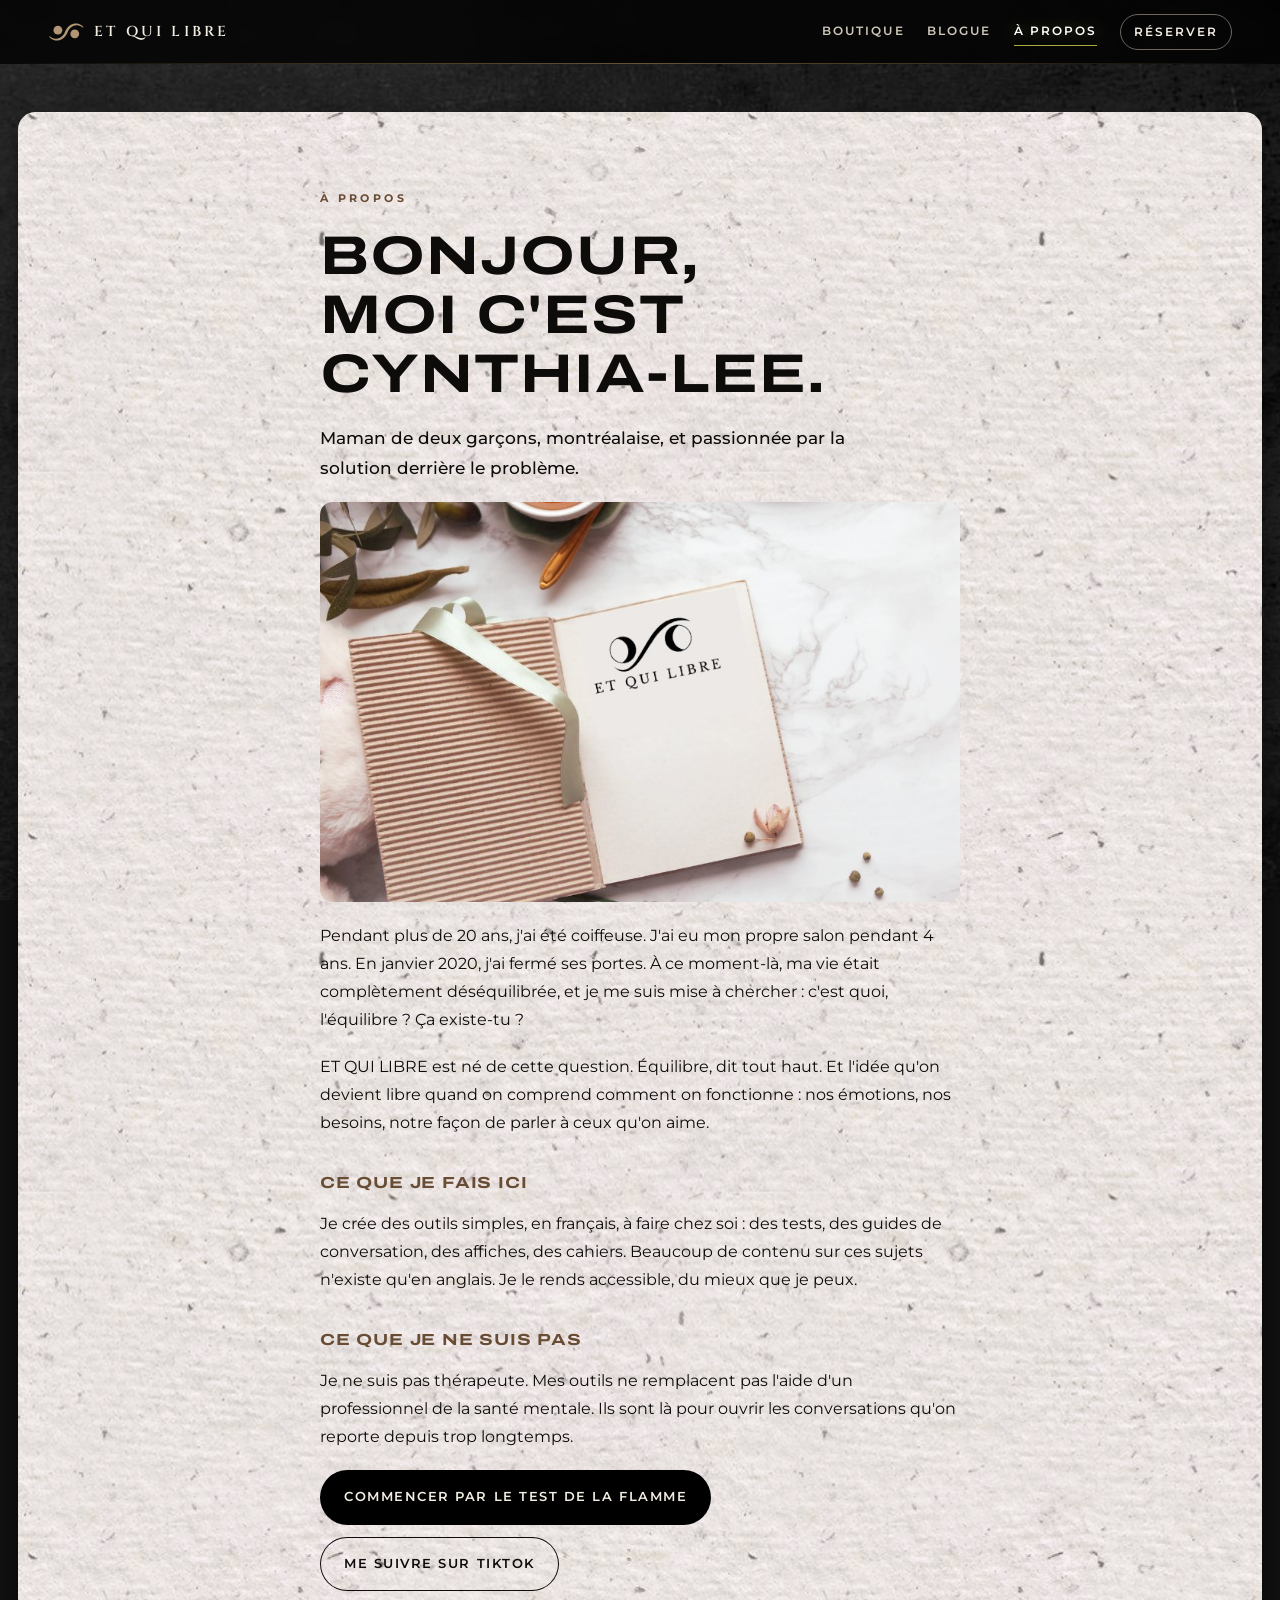
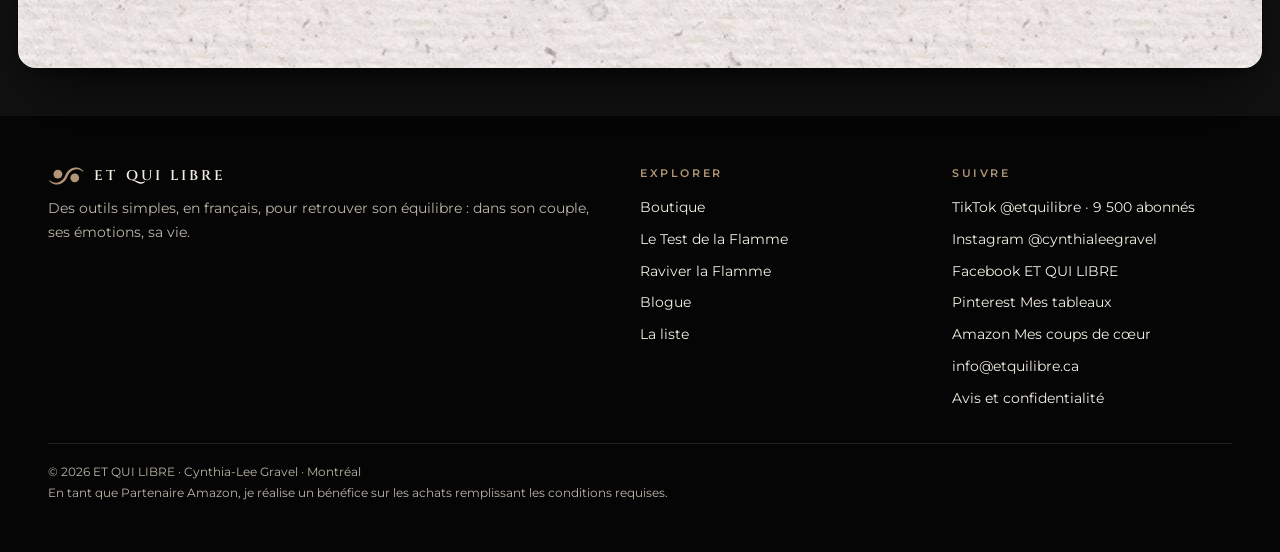
==== a-propos/index.html @ c521b063 "Add files via upload" ====
<!doctype html><html lang="fr"><head><meta charset="utf-8"><meta name="viewport" content="width=device-width, initial-scale=1, viewport-fit=cover"><title>À propos de Cynthia-Lee</title>
<meta name="claude:viewport-fit-sides" content="cover">
<meta name="description" content="Cynthia-Lee Gravel, fondatrice d&#x27;ET QUI LIBRE, Montréal.">
<meta property="og:title" content="À propos de Cynthia-Lee"><meta property="og:description" content="Cynthia-Lee Gravel, fondatrice d&#x27;ET QUI LIBRE, Montréal.">
<link rel="preconnect" href="https://fonts.googleapis.com"><link rel="preconnect" href="https://fonts.gstatic.com" crossorigin><link rel="stylesheet" href="https://fonts.googleapis.com/css2?family=Archivo:wdth,wght@125,400;125,700;125,900&family=Cinzel:wght@600&family=Montserrat:ital,wght@0,400;0,500;0,700;1,500&display=swap"><link rel="stylesheet" href="../style.css">
</head><body><header class="top"><div class="wrap"><a class="brand" href="../index.html"><svg viewBox="0 0 100 60" aria-hidden="true"><path d="M3.3 42.6 L3.8 43.4 L4.4 44.1 L5.0 44.9 L5.7 45.6 L6.4 46.2 L7.0 46.9 L7.8 47.5 L8.5 48.1 L9.3 48.6 L10.0 49.2 L10.8 49.7 L11.6 50.1 L12.5 50.6 L13.3 51.0 L14.2 51.4 L15.1 51.7 L15.9 52.0 L16.8 52.3 L17.8 52.5 L18.7 52.8 L19.6 52.9 L20.6 53.1 L21.5 53.2 L22.5 53.3 L23.4 53.3 L24.4 53.3 L25.4 53.3 L26.3 53.2 L27.3 53.1 L28.3 53.0 L29.3 52.8 L30.3 52.6 L31.2 52.4 L32.2 52.1 L33.2 51.7 L34.1 51.4 L35.1 51.0 L36.0 50.6 L37.0 50.1 L37.9 49.6 L38.8 49.0 L39.8 48.4 L40.7 47.8 L41.5 47.1 L42.4 46.4 L43.3 45.7 L44.1 44.9 L44.9 44.1 L45.7 43.2 L46.5 42.3 L47.3 41.4 L48.0 40.4 L48.8 39.4 L49.5 38.4 L50.1 37.3 L50.8 36.2 L51.4 35.0 L52.0 33.8 L52.6 32.6 L53.1 31.4 L53.6 30.2 L54.1 29.2 L54.6 28.1 L55.1 27.1 L55.7 26.2 L56.2 25.3 L56.8 24.4 L57.4 23.5 L58.0 22.7 L58.6 21.9 L59.2 21.2 L59.9 20.5 L60.5 19.8 L61.2 19.1 L61.8 18.5 L62.5 17.9 L63.2 17.3 L63.9 16.8 L64.6 16.3 L65.3 15.8 L66.0 15.3 L66.8 14.9 L67.5 14.5 L68.2 14.1 L69.0 13.8 L69.7 13.5 L70.5 13.2 L71.3 12.9 L72.0 12.7 L72.8 12.5 L73.6 12.3 L74.3 12.2 L75.1 12.0 L75.9 11.9 L76.7 11.8 L77.5 11.8 L78.3 11.8 L79.0 11.8 L79.8 11.8 L80.6 11.9 L81.4 11.9 L82.2 12.1 L82.9 12.2 L83.7 12.4 L84.5 12.5 L85.3 12.8 L86.0 13.0 L86.8 13.3 L87.5 13.6 L88.3 13.9 L89.0 14.2 L89.7 14.6 L90.5 15.0 L91.2 15.5 L91.9 15.9 L92.6 16.4 L93.3 16.9 L94.0 17.5 L94.6 18.0 L95.3 18.6 L96.7 17.4 L96.2 16.6 L95.6 15.9 L95.0 15.1 L94.3 14.4 L93.6 13.8 L93.0 13.1 L92.2 12.5 L91.5 11.9 L90.7 11.4 L90.0 10.8 L89.2 10.3 L88.4 9.9 L87.5 9.4 L86.7 9.0 L85.8 8.6 L84.9 8.3 L84.1 8.0 L83.2 7.7 L82.2 7.5 L81.3 7.2 L80.4 7.1 L79.4 6.9 L78.5 6.8 L77.5 6.7 L76.6 6.7 L75.6 6.7 L74.6 6.7 L73.7 6.8 L72.7 6.9 L71.7 7.0 L70.7 7.2 L69.7 7.4 L68.8 7.6 L67.8 7.9 L66.8 8.3 L65.9 8.6 L64.9 9.0 L64.0 9.4 L63.0 9.9 L62.1 10.4 L61.2 11.0 L60.2 11.6 L59.3 12.2 L58.5 12.9 L57.6 13.6 L56.7 14.3 L55.9 15.1 L55.1 15.9 L54.3 16.8 L53.5 17.7 L52.7 18.6 L52.0 19.6 L51.2 20.6 L50.5 21.6 L49.9 22.7 L49.2 23.8 L48.6 25.0 L48.0 26.2 L47.4 27.4 L46.9 28.6 L46.4 29.8 L45.9 30.8 L45.4 31.9 L44.9 32.9 L44.3 33.8 L43.8 34.7 L43.2 35.6 L42.6 36.5 L42.0 37.3 L41.4 38.1 L40.8 38.8 L40.1 39.5 L39.5 40.2 L38.8 40.9 L38.2 41.5 L37.5 42.1 L36.8 42.7 L36.1 43.2 L35.4 43.7 L34.7 44.2 L34.0 44.7 L33.2 45.1 L32.5 45.5 L31.8 45.9 L31.0 46.2 L30.3 46.5 L29.5 46.8 L28.7 47.1 L28.0 47.3 L27.2 47.5 L26.4 47.7 L25.7 47.8 L24.9 48.0 L24.1 48.1 L23.3 48.2 L22.5 48.2 L21.7 48.2 L21.0 48.2 L20.2 48.2 L19.4 48.1 L18.6 48.1 L17.8 47.9 L17.1 47.8 L16.3 47.6 L15.5 47.5 L14.7 47.2 L14.0 47.0 L13.2 46.7 L12.5 46.4 L11.7 46.1 L11.0 45.8 L10.3 45.4 L9.5 45.0 L8.8 44.5 L8.1 44.1 L7.4 43.6 L6.7 43.1 L6.0 42.5 L5.4 42.0 L4.7 41.4Z" fill="currentColor"/><circle cx="27" cy="25" r="12" fill="currentColor"/><circle cx="73" cy="35" r="12" fill="currentColor"/></svg><span>ET QUI LIBRE</span></a><nav class="nav" aria-label="Menu"><a href="../boutique/index.html">Boutique</a><a href="../blogue/index.html">Blogue</a><a href="../a-propos/index.html" aria-current="page">À propos</a><a href="../index.html#reserver" class="cta">Réserver</a></nav></div></header><main>
<section><div class="wrap narrow article">
 <span class="eyebrow">À propos</span>
 <h1 class="script">Bonjour, moi c'est Cynthia-Lee.</h1>
 <p class="lede">Maman de deux garçons, montréalaise, et passionnée par la solution derrière le problème.</p>
 <img class="photo" src="../assets/carnet.jpg" alt="Un carnet ET QUI LIBRE ouvert" style="aspect-ratio:16/10">
 <p>Pendant plus de 20 ans, j'ai été coiffeuse. J'ai eu mon propre salon pendant 4 ans. En janvier 2020, j'ai fermé ses portes. À ce moment-là, ma vie était complètement déséquilibrée, et je me suis mise à chercher : c'est quoi, l'équilibre ? Ça existe-tu ?</p>
 <p>ET QUI LIBRE est né de cette question. Équilibre, dit tout haut. Et l'idée qu'on devient libre quand on comprend comment on fonctionne : nos émotions, nos besoins, notre façon de parler à ceux qu'on aime.</p>
 <h2>Ce que je fais ici</h2>
 <p>Je crée des outils simples, en français, à faire chez soi : des tests, des guides de conversation, des affiches, des cahiers. Beaucoup de contenu sur ces sujets n'existe qu'en anglais. Je le rends accessible, du mieux que je peux.</p>
 <h2>Ce que je ne suis pas</h2>
 <p>Je ne suis pas thérapeute. Mes outils ne remplacent pas l'aide d'un professionnel de la santé mentale. Ils sont là pour ouvrir les conversations qu'on reporte depuis trop longtemps.</p>
 <div class="btns"><a class="btn" href="../test/index.html">Commencer par le Test de la Flamme</a><a class="btn ligne" href="https://www.tiktok.com/@etquilibre">Me suivre sur TikTok</a></div>
</div></section></main><footer><div class="wrap">
<div class="col"><div class="logo-pied"><svg viewBox="0 0 100 60" aria-hidden="true"><path d="M3.3 42.6 L3.8 43.4 L4.4 44.1 L5.0 44.9 L5.7 45.6 L6.4 46.2 L7.0 46.9 L7.8 47.5 L8.5 48.1 L9.3 48.6 L10.0 49.2 L10.8 49.7 L11.6 50.1 L12.5 50.6 L13.3 51.0 L14.2 51.4 L15.1 51.7 L15.9 52.0 L16.8 52.3 L17.8 52.5 L18.7 52.8 L19.6 52.9 L20.6 53.1 L21.5 53.2 L22.5 53.3 L23.4 53.3 L24.4 53.3 L25.4 53.3 L26.3 53.2 L27.3 53.1 L28.3 53.0 L29.3 52.8 L30.3 52.6 L31.2 52.4 L32.2 52.1 L33.2 51.7 L34.1 51.4 L35.1 51.0 L36.0 50.6 L37.0 50.1 L37.9 49.6 L38.8 49.0 L39.8 48.4 L40.7 47.8 L41.5 47.1 L42.4 46.4 L43.3 45.7 L44.1 44.9 L44.9 44.1 L45.7 43.2 L46.5 42.3 L47.3 41.4 L48.0 40.4 L48.8 39.4 L49.5 38.4 L50.1 37.3 L50.8 36.2 L51.4 35.0 L52.0 33.8 L52.6 32.6 L53.1 31.4 L53.6 30.2 L54.1 29.2 L54.6 28.1 L55.1 27.1 L55.7 26.2 L56.2 25.3 L56.8 24.4 L57.4 23.5 L58.0 22.7 L58.6 21.9 L59.2 21.2 L59.9 20.5 L60.5 19.8 L61.2 19.1 L61.8 18.5 L62.5 17.9 L63.2 17.3 L63.9 16.8 L64.6 16.3 L65.3 15.8 L66.0 15.3 L66.8 14.9 L67.5 14.5 L68.2 14.1 L69.0 13.8 L69.7 13.5 L70.5 13.2 L71.3 12.9 L72.0 12.7 L72.8 12.5 L73.6 12.3 L74.3 12.2 L75.1 12.0 L75.9 11.9 L76.7 11.8 L77.5 11.8 L78.3 11.8 L79.0 11.8 L79.8 11.8 L80.6 11.9 L81.4 11.9 L82.2 12.1 L82.9 12.2 L83.7 12.4 L84.5 12.5 L85.3 12.8 L86.0 13.0 L86.8 13.3 L87.5 13.6 L88.3 13.9 L89.0 14.2 L89.7 14.6 L90.5 15.0 L91.2 15.5 L91.9 15.9 L92.6 16.4 L93.3 16.9 L94.0 17.5 L94.6 18.0 L95.3 18.6 L96.7 17.4 L96.2 16.6 L95.6 15.9 L95.0 15.1 L94.3 14.4 L93.6 13.8 L93.0 13.1 L92.2 12.5 L91.5 11.9 L90.7 11.4 L90.0 10.8 L89.2 10.3 L88.4 9.9 L87.5 9.4 L86.7 9.0 L85.8 8.6 L84.9 8.3 L84.1 8.0 L83.2 7.7 L82.2 7.5 L81.3 7.2 L80.4 7.1 L79.4 6.9 L78.5 6.8 L77.5 6.7 L76.6 6.7 L75.6 6.7 L74.6 6.7 L73.7 6.8 L72.7 6.9 L71.7 7.0 L70.7 7.2 L69.7 7.4 L68.8 7.6 L67.8 7.9 L66.8 8.3 L65.9 8.6 L64.9 9.0 L64.0 9.4 L63.0 9.9 L62.1 10.4 L61.2 11.0 L60.2 11.6 L59.3 12.2 L58.5 12.9 L57.6 13.6 L56.7 14.3 L55.9 15.1 L55.1 15.9 L54.3 16.8 L53.5 17.7 L52.7 18.6 L52.0 19.6 L51.2 20.6 L50.5 21.6 L49.9 22.7 L49.2 23.8 L48.6 25.0 L48.0 26.2 L47.4 27.4 L46.9 28.6 L46.4 29.8 L45.9 30.8 L45.4 31.9 L44.9 32.9 L44.3 33.8 L43.8 34.7 L43.2 35.6 L42.6 36.5 L42.0 37.3 L41.4 38.1 L40.8 38.8 L40.1 39.5 L39.5 40.2 L38.8 40.9 L38.2 41.5 L37.5 42.1 L36.8 42.7 L36.1 43.2 L35.4 43.7 L34.7 44.2 L34.0 44.7 L33.2 45.1 L32.5 45.5 L31.8 45.9 L31.0 46.2 L30.3 46.5 L29.5 46.8 L28.7 47.1 L28.0 47.3 L27.2 47.5 L26.4 47.7 L25.7 47.8 L24.9 48.0 L24.1 48.1 L23.3 48.2 L22.5 48.2 L21.7 48.2 L21.0 48.2 L20.2 48.2 L19.4 48.1 L18.6 48.1 L17.8 47.9 L17.1 47.8 L16.3 47.6 L15.5 47.5 L14.7 47.2 L14.0 47.0 L13.2 46.7 L12.5 46.4 L11.7 46.1 L11.0 45.8 L10.3 45.4 L9.5 45.0 L8.8 44.5 L8.1 44.1 L7.4 43.6 L6.7 43.1 L6.0 42.5 L5.4 42.0 L4.7 41.4Z" fill="currentColor"/><circle cx="27" cy="25" r="12" fill="currentColor"/><circle cx="73" cy="35" r="12" fill="currentColor"/></svg><span>ET QUI LIBRE</span></div><p>Des outils simples, en français, pour retrouver son équilibre : dans son couple, ses émotions, sa vie.</p></div>
<div class="col"><span class="titre">Explorer</span><a href="../boutique/index.html">Boutique</a><a href="../test/index.html">Le Test de la Flamme</a><a href="../kit/index.html">Raviver la Flamme</a><a href="../blogue/index.html">Blogue</a><a href="../liste/index.html">La liste</a></div>
<div class="col"><span class="titre">Suivre</span><a href="https://www.tiktok.com/@etquilibre">TikTok @etquilibre · 9 500 abonnés</a><a href="https://www.instagram.com/cynthialeegravel/">Instagram @cynthialeegravel</a><a href="https://www.facebook.com/profile.php?id=100063501461321">Facebook ET QUI LIBRE</a><a href="https://pin.it/4rcnFLC">Pinterest Mes tableaux</a><a href="https://www.amazon.com/shop/cynthia-leegravel">Amazon Mes coups de cœur</a><a href="../contact/index.html">info@etquilibre.ca</a><a href="../contact/index.html#avis">Avis et confidentialité</a></div>
<p class="bas">© 2026 ET QUI LIBRE · Cynthia-Lee Gravel · Montréal<br>En tant que Partenaire Amazon, je réalise un bénéfice sur les achats remplissant les conditions requises.</p></div></footer><script>
(function(){var d=document.documentElement;d.classList.add('js');
 var rm=false;
 
 if('IntersectionObserver' in window&&!rm){var io=new IntersectionObserver(function(es){es.forEach(function(e){if(e.isIntersecting){e.target.classList.add('vu');io.unobserve(e.target);}});},{rootMargin:'0px 0px -12% 0px'});
  document.querySelectorAll('.tuile,main>section:not(.rangee):not(.hero-video)').forEach(function(el){io.observe(el);});}
 else document.querySelectorAll('.tuile,main>section').forEach(function(el){el.classList.add('vu');});
 document.addEventListener('pointermove',function(e){var c=e.target.closest&&e.target.closest('.tuile');if(!c)return;var r=c.getBoundingClientRect();c.style.setProperty('--x',(e.clientX-r.left)+'px');c.style.setProperty('--y',(e.clientY-r.top)+'px');},{passive:true});
 document.addEventListener('pointerdown',function(e){var b=e.target.closest&&e.target.closest('.btn,.nav a.cta');if(!b||rm)return;var r=b.getBoundingClientRect(),o=document.createElement('span');o.className='onde';o.style.left=(e.clientX-r.left)+'px';o.style.top=(e.clientY-r.top)+'px';b.appendChild(o);setTimeout(function(){o.remove();},750);});
 document.querySelectorAll('[data-tiktok]').forEach(function(f){f.addEventListener('click',function(){f.outerHTML='<iframe class="tt-frame" src="https://www.tiktok.com/embed/v2/'+f.dataset.tiktok+'" allow="encrypted-media; fullscreen" title="Vidéo TikTok ET QUI LIBRE"></iframe>';});});
})();
</script></body></html>
---- style.css ----
/* ET QUI LIBRE · v7 · "the site is the brand board"
   Black page. Every section is a tile with a black gap around it: recycled paper, charcoal, wood, warm grey, photos.
   Gold = thin lines that catch the light. Green = only appears around things you touch. */
:root{
  --noir:#000;
  --papier:#ebe6df;
  --charbon:#5e5a57;
  --charbon-2:#2b2927;
  --gris:#b2a493;
  --bois:#b19575;
  --choco:#684c34;
  --olive:#60683a;
  --bambou:#adad40;
  --or:#c9a35a; --or-clair:#f1dca6;
  --creme:#f3eee3;
  --halo:rgba(120,140,52,.6);
  --gap:14px; --rayon:1.1rem;
  --titre:"Archivo","Arial Black",sans-serif;
  --texte:"Montserrat","Segoe UI",system-ui,sans-serif;
  --logo:"Cinzel",Georgia,serif;
  --txt:#0d0c0b; --txt2:#36322e; --acc:var(--choco); --ligne:rgba(0,0,0,.14);
  color-scheme:light;
}
*{box-sizing:border-box}
html,body{background:var(--noir)}
body{margin:0;color:var(--txt);font-family:var(--texte);font-size:1rem;line-height:1.75}
body::before{content:"";position:fixed;inset:0 0 auto;height:env(safe-area-inset-top,0px);z-index:10;background:var(--noir)}
img,video{max-width:100%;display:block}
a{color:inherit}
h1,h2,h3{text-wrap:balance;margin:0;line-height:1.08;color:var(--txt)}
p{margin:0}
.wrap{max-width:72rem;margin:0 auto;padding-left:max(clamp(20px,4vw,48px),env(safe-area-inset-left,0px));padding-right:max(clamp(20px,4vw,48px),env(safe-area-inset-right,0px))}
.narrow{max-width:46rem}
.script{font-family:var(--titre);font-weight:700;font-stretch:125%;font-variation-settings:"wdth" 125;text-transform:uppercase;letter-spacing:.02em}
h1.script{font-size:clamp(1.9rem,4.6vw,3.4rem)}
h2.script{font-size:clamp(1.3rem,2.6vw,1.9rem)}
h3{font-size:1.05rem;font-weight:700;line-height:1.35}
.lede{font-size:1.08rem;color:var(--txt2);max-width:36rem;font-weight:500}
.eyebrow{font-size:.7rem;font-weight:700;letter-spacing:.3em;text-transform:uppercase;color:var(--acc)}
.note{font-size:.86rem;color:var(--txt2)}
.stack{display:flex;flex-direction:column;gap:1rem}
.stack-l{display:flex;flex-direction:column;gap:2.2rem}
.center{text-align:center;align-items:center;margin-inline:auto}
.split{display:grid;grid-template-columns:1fr 1fr;gap:clamp(1.5rem,4vw,3.5rem);align-items:center}
.split>*{min-width:0}
@media (max-width:820px){.split{grid-template-columns:1fr}}

/* ---------- tile themes ---------- */
.papier,main>section{background:var(--papier) url(assets/papier.jpg) 0 0/720px repeat}
.sombre,main>section.band-noir,main>section.band-charbon{--txt:#fff;--txt2:#d6cfc2;--acc:var(--bois);--ligne:rgba(255,255,255,.14);background:radial-gradient(120% 140% at 15% 0%,var(--charbon) 0%,#3b3836 45%,var(--charbon-2) 100%);color:var(--txt)}
.gris{--txt:#000;--txt2:#2a241e;--acc:#3f2c1c;--ligne:rgba(0,0,0,.16);background:var(--gris)}
.bois{--txt:#1b120a;--txt2:#2e2014;--acc:#3f2c1c;--ligne:rgba(0,0,0,.16);background:linear-gradient(160deg,#c2a785,var(--bois) 55%,#9d8061)}
.photo-t{background:#222 center/cover no-repeat;min-height:16rem}

/* ---------- layout: page = board ---------- */
main{max-width:84rem;margin:0 auto;padding:var(--gap);display:flex;flex-direction:column;gap:var(--gap)}
main>section{border-radius:var(--rayon);overflow:hidden;padding-block:clamp(2.6rem,6vw,5rem);position:relative;color:var(--txt)}
main>section.rangee{background:none;padding:0;border-radius:0;overflow:visible;display:grid;gap:var(--gap)}
.tuile{border-radius:var(--rayon);overflow:hidden;position:relative;padding:clamp(1.6rem,3.6vw,3rem);min-width:0;color:var(--txt);text-decoration:none;display:flex;flex-direction:column;gap:1rem}
.tuile.photo-t{padding:0}
.r-2-1{grid-template-columns:2fr 1fr}.r-1-2{grid-template-columns:1fr 2fr}.r-3{grid-template-columns:repeat(3,1fr)}.r-1{grid-template-columns:1fr}
@media (max-width:820px){.r-2-1,.r-1-2,.r-3{grid-template-columns:1fr}}

/* ---------- header (black, like the board) ---------- */
.top{position:sticky;top:env(safe-area-inset-top,0px);z-index:5;background:rgba(0,0,0,.92);color:var(--creme)}
.top::after{content:"";position:absolute;left:0;right:0;bottom:0;height:1px;background:linear-gradient(90deg,transparent,var(--or),transparent);opacity:.5}
.top .wrap{display:flex;align-items:center;justify-content:space-between;gap:.5rem 1.5rem;padding-block:.85rem;flex-wrap:wrap;max-width:84rem}
.brand{display:flex;align-items:center;gap:.6rem;text-decoration:none;color:var(--bois)}
.brand svg{height:22px;width:auto}
.brand span{font-family:var(--logo);font-weight:600;letter-spacing:.22em;font-size:.9rem;color:var(--creme)}
.nav{display:flex;gap:.3rem 1.4rem;flex-wrap:wrap;font-size:.72rem;font-weight:600;letter-spacing:.18em;text-transform:uppercase;align-items:center}
.nav a{text-decoration:none;color:#cfc8ba;padding:.2rem 0;border-bottom:1px solid transparent;transition:color .25s,border-color .25s,text-shadow .25s}
.nav a:hover,.nav a[aria-current]{color:#fff;border-bottom-color:var(--bambou);text-shadow:0 0 14px var(--halo)}
.nav a.cta{color:var(--creme);border:1px solid #6d675d;padding:.45rem .8rem;border-radius:999px;transition:box-shadow .3s,border-color .3s}
.nav a.cta:hover{border-color:var(--bambou);box-shadow:0 0 22px 4px var(--halo)}

/* ---------- gold line that finds its balance ---------- */
.or{height:1px;width:5rem;position:relative;overflow:visible;background:linear-gradient(90deg,var(--or) 0%,var(--or) 40%,var(--or-clair) 50%,var(--or) 60%,var(--or) 100%);background-size:300% 100%;animation:reflet 6s ease-in-out infinite}
.or::before,.or::after{content:"";position:absolute;top:50%;width:7px;height:7px;margin-top:-3.5px;border-radius:50%;background:radial-gradient(circle at 35% 35%,#c9ad8b,var(--choco))}
.or::before{left:-3px}.or::after{right:-3px}
.or.long{width:100%}.or.long::before,.or.long::after{display:none}
@keyframes reflet{0%,55%{background-position:100% 0}85%,100%{background-position:0 0}}
.js .tuile .or:not(.long),.js main>section .or:not(.long){transform:rotate(-9deg)}
.js .vu .or:not(.long){animation:reflet 6s ease-in-out infinite,equilibre 1.8s cubic-bezier(.3,1.6,.5,1) .3s both}
@keyframes equilibre{0%{transform:rotate(-9deg)}35%{transform:rotate(5deg)}60%{transform:rotate(-2deg)}80%{transform:rotate(.8deg)}100%{transform:rotate(0)}}

/* ---------- buttons: black / cream / outline. Green only as a halo when touched ---------- */
.btn{position:relative;overflow:hidden;isolation:isolate;display:inline-flex;align-items:center;gap:.55rem;background:#000;color:var(--creme);text-decoration:none;font-weight:600;font-size:.8rem;letter-spacing:.12em;text-transform:uppercase;padding:1rem 1.5rem;border-radius:999px;border:0;cursor:pointer;transition:box-shadow .3s,transform .25s}
.btn:hover{transform:translateY(-1px);box-shadow:0 0 0 1px rgba(173,173,64,.6),0 0 26px 5px var(--halo)}
.btn:active{transform:scale(.98)}
.btn.clair,.sombre .btn,.verre .btn,.band-noir .btn,.band-charbon .btn{background:var(--creme);color:#000}
.btn.ligne{background:transparent;color:var(--txt);box-shadow:inset 0 0 0 1px var(--txt)}
.btn.ligne:hover{box-shadow:inset 0 0 0 1px var(--bambou),0 0 26px 5px var(--halo)}
.btn[aria-disabled]{opacity:.5;pointer-events:none}
.btns{display:flex;flex-wrap:wrap;gap:.75rem;align-items:center}
.onde{position:absolute;z-index:-1;border-radius:50%;width:12px;height:12px;margin:-6px 0 0 -6px;background:rgba(140,160,60,.55);transform:scale(0);animation:onde .7s ease-out forwards;pointer-events:none}
@keyframes onde{to{transform:scale(40);opacity:0}}
a:focus-visible,.btn:focus-visible,button:focus-visible{outline:2px solid var(--bambou);outline-offset:3px}

/* tiles that are links: green halo around them */
a.tuile,.reseau,.prod .vis,.tt{transition:opacity .9s ease,box-shadow .4s,transform .35s cubic-bezier(.2,.8,.2,1)}
a.tuile:hover,.reseau:hover{box-shadow:0 0 0 1px rgba(173,173,64,.5),0 0 34px 6px var(--halo)}
.reseau:hover{transform:translateY(-3px)}
.prod:hover .vis{box-shadow:0 0 0 1px rgba(173,173,64,.5),0 0 34px 6px var(--halo)}

/* ---------- video hero ---------- */
main>section.hero-video{padding:0;background:#111}
.hero-video .media{position:relative;aspect-ratio:16/9;max-height:82vh;width:100%}
.hero-video video,.hero-video .poster{position:absolute;inset:0;width:100%;height:100%;object-fit:cover}

/* ---------- three ways ---------- */
.voie .num{font-family:var(--titre);font-weight:700;font-stretch:125%;font-variation-settings:"wdth" 125;font-size:.75rem;letter-spacing:.2em;color:var(--acc)}
.voie .prix{margin-top:auto}

/* ---------- products ---------- */
.grid{display:grid;grid-template-columns:repeat(auto-fill,minmax(14rem,1fr));gap:1.4rem}
.prod{display:flex;flex-direction:column;gap:.7rem;min-width:0;text-decoration:none;color:var(--txt)}
.prod .vis{aspect-ratio:1;border-radius:.8rem;overflow:hidden;background:rgba(0,0,0,.12);display:grid;place-items:center}
.prod .vis img{width:100%;height:100%;object-fit:cover;transition:transform .5s}
.prod:hover .vis img{transform:scale(1.03)}
.prod .vis.vide{background:rgba(0,0,0,.1) url(assets/symbole.svg) center/34% no-repeat}
.prod .ligne{display:flex;justify-content:space-between;gap:.5rem;align-items:baseline}
.prix{font-weight:700;font-variant-numeric:tabular-nums;white-space:nowrap;color:var(--acc)}
.pastille{font-size:.62rem;font-weight:700;letter-spacing:.18em;text-transform:uppercase;padding:.2rem .6rem;border-radius:999px;border:1px solid var(--ligne);color:var(--txt2);white-space:nowrap}
.coll-head{display:flex;justify-content:space-between;align-items:baseline;gap:1rem;flex-wrap:wrap;padding-bottom:.8rem;border-bottom:1px solid var(--ligne)}
.col-card{--txt:#fff;--txt2:#d6cfc2;--acc:var(--bois);background:linear-gradient(160deg,#4a4643,var(--charbon-2));color:var(--txt);border-radius:.9rem;padding:1.5rem;display:flex;flex-direction:column;gap:.5rem}
.col-card .compte{font-size:.7rem;color:var(--acc);font-weight:700;letter-spacing:.22em;text-transform:uppercase}

/* ---------- inner dark box ---------- */
.verre{--txt:#fff;--txt2:#d6cfc2;--acc:var(--bois);--ligne:rgba(255,255,255,.14);background:rgba(20,19,17,.85);color:var(--txt);border-radius:.9rem;padding:clamp(1.4rem,3vw,2.4rem)}
.verre h1.script{font-size:clamp(1.6rem,3vw,2.3rem)}

/* ---------- booking, socials ---------- */
.photo{border-radius:.8rem;width:100%;object-fit:cover;max-width:100%}
.etapes{list-style:none;margin:0;padding:0;display:grid;gap:.7rem;counter-reset:e}
.etapes li{display:grid;grid-template-columns:2rem 1fr;gap:.6rem;align-items:baseline;color:var(--txt)}
.etapes li::before{counter-increment:e;content:counter(e);font-family:var(--titre);font-weight:700;color:var(--acc)}
.a-confirmer{display:inline-block;align-self:flex-start;font-size:.7rem;font-weight:700;letter-spacing:.14em;text-transform:uppercase;background:#f6e7b8;color:#6a5310;padding:.25rem .6rem;border-radius:.3rem}
.reseaux{display:flex;flex-wrap:wrap;gap:.6rem}
.reseau{display:flex;flex-direction:column;gap:.1rem;min-width:8.5rem;padding:.9rem 1.1rem;border-radius:.8rem;background:#000;color:#fff;text-decoration:none}
.reseau b{font-size:.95rem}
.reseau span{font-size:.76rem;color:#bdb6a9}
.reseau.off{opacity:.55}

/* ---------- TikTok (light picture first; the real player loads on click) ---------- */
.tt{all:unset;box-sizing:border-box;position:relative;display:block;justify-self:center;width:min(100%,19rem);aspect-ratio:9/16;border-radius:1rem;overflow:hidden;cursor:pointer;box-shadow:0 0 0 1px rgba(177,149,117,.5)}
.tt img{position:absolute;inset:0;width:100%;height:100%;object-fit:cover;filter:brightness(.6)}
.tt-play{position:absolute;left:50%;top:44%;transform:translate(-50%,-50%);width:4.2rem;height:4.2rem;border-radius:50%;display:grid;place-items:center;font-size:1.3rem;color:var(--creme);border:1px solid rgba(243,238,227,.7);transition:box-shadow .3s,border-color .3s}
.tt-txt{position:absolute;left:1.2rem;right:1.2rem;bottom:1.4rem;color:var(--creme);font-weight:600;line-height:1.35}
.tt .a-confirmer{position:absolute;top:1rem;left:1rem}
.tt:not(.vide):hover{box-shadow:0 0 0 1px rgba(173,173,64,.5),0 0 36px 8px var(--halo)}
.tt:not(.vide):hover .tt-play{border-color:var(--bambou)}
.tt-frame{justify-self:center;width:min(100%,19rem);aspect-ratio:9/16;border:0;border-radius:1rem}
.filigrane{position:absolute;right:-2vw;bottom:-.18em;font-family:var(--titre);font-weight:700;font-stretch:125%;font-variation-settings:"wdth" 125;font-size:clamp(5rem,15vw,13rem);line-height:1;color:transparent;-webkit-text-stroke:1px rgba(177,149,117,.25);pointer-events:none;user-select:none;white-space:nowrap}
.band-noir .wrap{position:relative}

/* ---------- product / article pages ---------- */
.shot{border-radius:.8rem;box-shadow:0 26px 50px -24px rgba(0,0,0,.6)}
.douleurs{list-style:none;margin:0;padding:0;display:grid;gap:.85rem}
.douleurs li{padding-left:1.7rem;position:relative;color:var(--txt)}
.douleurs li::before{content:"";position:absolute;left:0;top:.85em;width:1rem;height:1px;background:var(--acc)}
.tablewrap{overflow-x:auto}
table.dom{border-collapse:collapse;width:100%;min-width:20rem}
table.dom th,table.dom td{text-align:left;padding:.7rem;border-bottom:1px solid var(--ligne);vertical-align:top;color:var(--txt)}
table.dom th{font-size:.68rem;letter-spacing:.22em;text-transform:uppercase;color:var(--acc);font-weight:700}
table.dom td:first-child{font-weight:700;color:var(--acc);width:3rem}
.citation{font-style:italic;font-weight:500;font-size:clamp(1.15rem,2.2vw,1.5rem);line-height:1.5;color:var(--txt);border-left:1px solid var(--acc);padding-left:1.2rem;margin:0}
.article{display:flex;flex-direction:column;gap:1.2rem}
.article p,.article li{color:var(--txt)}
.article h2{font-family:var(--titre);font-weight:700;font-stretch:125%;font-variation-settings:"wdth" 125;text-transform:uppercase;font-size:1rem;letter-spacing:.05em;color:var(--acc);margin-top:1.1rem}
.article blockquote{margin:0;padding:1rem 1.2rem;background:rgba(0,0,0,.06);border-left:1px solid var(--acc);border-radius:.3rem;font-style:italic}
.article ul{margin:0;padding-left:1.2rem;display:grid;gap:.45rem}
.cta-box{--txt:#fff;--txt2:#d6cfc2;background:#000;color:#fff;border-radius:.9rem;padding:1.8rem;display:flex;flex-direction:column;gap:.9rem;align-items:flex-start}
.posts{display:grid;gap:var(--gap);grid-template-columns:repeat(auto-fill,minmax(17rem,1fr))}
.post{--txt:#fff;--txt2:#d6cfc2;background:linear-gradient(160deg,#4a4643,var(--charbon-2));color:#fff;border-radius:.9rem;padding:1.4rem;display:flex;flex-direction:column;gap:.5rem;text-decoration:none;transition:box-shadow .4s,transform .35s}
.post:hover{transform:translateY(-3px);box-shadow:0 0 0 1px rgba(173,173,64,.5),0 0 34px 6px var(--halo)}
.post .meta{font-size:.68rem;color:var(--bois);letter-spacing:.22em;text-transform:uppercase;font-weight:700}
.liens{max-width:28rem;margin:0 auto;display:flex;flex-direction:column;gap:.75rem;text-align:center;align-items:stretch}
.liens .btn{justify-content:center}
.legal h2{font-size:.95rem}

/* ---------- reveal on scroll (opacity + movement only) ---------- */
.js .tuile,.js main>section:not(.rangee):not(.hero-video){opacity:0;transform:translateY(26px);transition:opacity .9s ease,transform .9s cubic-bezier(.2,.8,.2,1),box-shadow .4s}
.js .tuile.vu,.js main>section.vu:not(.rangee):not(.hero-video){opacity:1;transform:none}
.js .rangee>.tuile:nth-child(2).vu{transition-delay:.12s,.12s,0s}
.js .rangee>.tuile:nth-child(3).vu{transition-delay:.24s,.24s,0s}
.js a.tuile.vu:hover{transform:translateY(-3px);transition-delay:0s}

/* ---------- footer ---------- */
footer{background:#000;color:#bdb6a9;font-size:.88rem}
footer .wrap{display:grid;grid-template-columns:2fr 1fr 1fr;gap:2rem;padding-block:3rem;max-width:84rem}
footer a{text-decoration:none;color:var(--creme);transition:text-shadow .3s}
footer a:hover{color:#fff;text-shadow:0 0 14px var(--halo)}
footer .col{display:flex;flex-direction:column;gap:.45rem;min-width:0}
footer .titre{color:var(--bois);font-weight:600;letter-spacing:.24em;text-transform:uppercase;font-size:.68rem;margin-bottom:.3rem}
footer .logo-pied{display:flex;align-items:center;gap:.6rem;color:var(--bois)}
footer .logo-pied svg{height:22px;width:auto}
footer .logo-pied span{font-family:var(--logo);font-weight:600;letter-spacing:.22em;color:var(--creme)}
footer .bas{grid-column:1/-1;border-top:1px solid rgba(255,255,255,.12);padding-top:1.1rem;font-size:.76rem}
@media (max-width:760px){footer .wrap{grid-template-columns:1fr}}
/* big title across the top of the video, above the logo */
.hero-video .media::before{content:"";position:absolute;inset:0 0 auto;height:38%;z-index:1;background:linear-gradient(180deg,rgba(0,0,0,.55),rgba(0,0,0,0));pointer-events:none}
.hero-titre{position:absolute;inset:0 0 auto;z-index:2;padding:clamp(.9rem,3.2vw,2.6rem) 1rem 0;text-align:center}
.hero-titre h1.script{color:#fff;font-size:clamp(1.15rem,4.3vw,3.7rem);letter-spacing:.04em;white-space:nowrap;text-shadow:0 2px 24px rgba(0,0,0,.45);opacity:0;transform:translateY(-10px);animation:titre 1.6s cubic-bezier(.2,.8,.2,1) .4s forwards}
@keyframes titre{to{opacity:1;transform:none}}
/* dark stone background that stays still; tiles float over it */
html,body{background:#111}
body::after{content:"";position:fixed;inset:0;z-index:-1;background:#151515 url(assets/fond-pierre.jpg) center/cover no-repeat;pointer-events:none}
main{gap:18px;padding:18px}
main>section:not(.rangee),.tuile{box-shadow:0 1px 0 rgba(255,255,255,.06) inset,0 28px 60px -22px rgba(0,0,0,.85),0 8px 18px -8px rgba(0,0,0,.6)}
main>section.rangee{gap:18px}
.top{background:rgba(0,0,0,.78);backdrop-filter:blur(8px);-webkit-backdrop-filter:blur(8px)}
footer{background:rgba(0,0,0,.7)}
/* title on the video: thick black, with a short line that says what the site does */
.hero-video .media::before{display:none}
.hero-titre h1.script{color:#000;font-weight:900;font-variation-settings:"wdth" 125,"wght" 900;text-shadow:0 0 30px rgba(255,248,225,.55)}
.hero-titre p{margin:.5rem auto 0;max-width:40rem;color:#000;font-weight:600;font-size:clamp(.72rem,1.45vw,1.15rem);line-height:1.45;text-shadow:0 0 18px rgba(255,248,225,.8);opacity:0;animation:titre 1.6s cubic-bezier(.2,.8,.2,1) .9s forwards}
@media (max-width:600px){.hero-titre p{display:none}}
/* more stone between sections */
main{gap:clamp(36px,6vw,72px);padding-block:clamp(24px,4vw,48px)}
main>section.rangee{gap:18px}
body{background:transparent!important}
/* TikTok thumbnail: her real still, no darkening; caption sits on a soft shade at the bottom */
.tt img{filter:none}
.tt::after{content:"";position:absolute;inset:auto 0 0;height:42%;background:linear-gradient(0deg,rgba(0,0,0,.82),rgba(0,0,0,0));pointer-events:none}
.tt-txt{z-index:1;font-size:.9rem}
.tt-txt b{display:block;font-family:var(--titre);font-weight:900;font-stretch:125%;font-variation-settings:"wdth" 125;font-size:1.5rem;letter-spacing:.02em;color:#fff}
.tt-play{top:58%;background:rgba(0,0,0,.35)}
/* ---------- hero text: high-end entrance ---------- */
.hero-titre{display:flex;flex-direction:column;align-items:center;gap:.35rem}
.hero-titre h1.script{opacity:1;transform:none;animation:none;letter-spacing:.05em}
.hero-sur{font-family:var(--texte);font-size:clamp(.55rem,.9vw,.72rem);font-weight:700;letter-spacing:.5em;color:#1a1208;display:flex;align-items:center;gap:.9em;opacity:0;transition:opacity 1.2s ease .2s,letter-spacing 1.6s cubic-bezier(.2,.8,.2,1) .2s}
.hero-sur i{display:inline-block;width:.45em;height:.45em;border-radius:50%;background:var(--choco)}
.go .hero-sur{opacity:.85;letter-spacing:.38em}
.mot{display:inline-block;white-space:nowrap}
.l{display:inline-block;opacity:0;filter:blur(10px);transform:translateY(.45em) scale(1.08);transition:opacity .9s ease,filter 1.1s ease,transform 1.2s cubic-bezier(.2,.9,.2,1);transition-delay:calc(.5s + var(--i) * 45ms)}
.go .l{opacity:1;filter:blur(0);transform:none}
.hero-trait{display:block;height:1px;width:min(26rem,60%);margin:.5rem 0 .2rem;background:linear-gradient(90deg,transparent,var(--or) 20%,#fff3cf 50%,var(--or) 80%,transparent);transform:scaleX(0);transition:transform 1.4s cubic-bezier(.6,0,.2,1) 1.6s}
.go .hero-trait{transform:scaleX(1)}
.hero-titre p{opacity:1;animation:none}
.hero-titre p .m{display:inline-block;opacity:0;transform:translateY(.4em);transition:opacity .8s ease,transform .9s cubic-bezier(.2,.8,.2,1);transition-delay:calc(2.1s + var(--k) * 60ms)}
.go p .m{opacity:1;transform:none}
@media (max-width:600px){.hero-sur{display:none}}
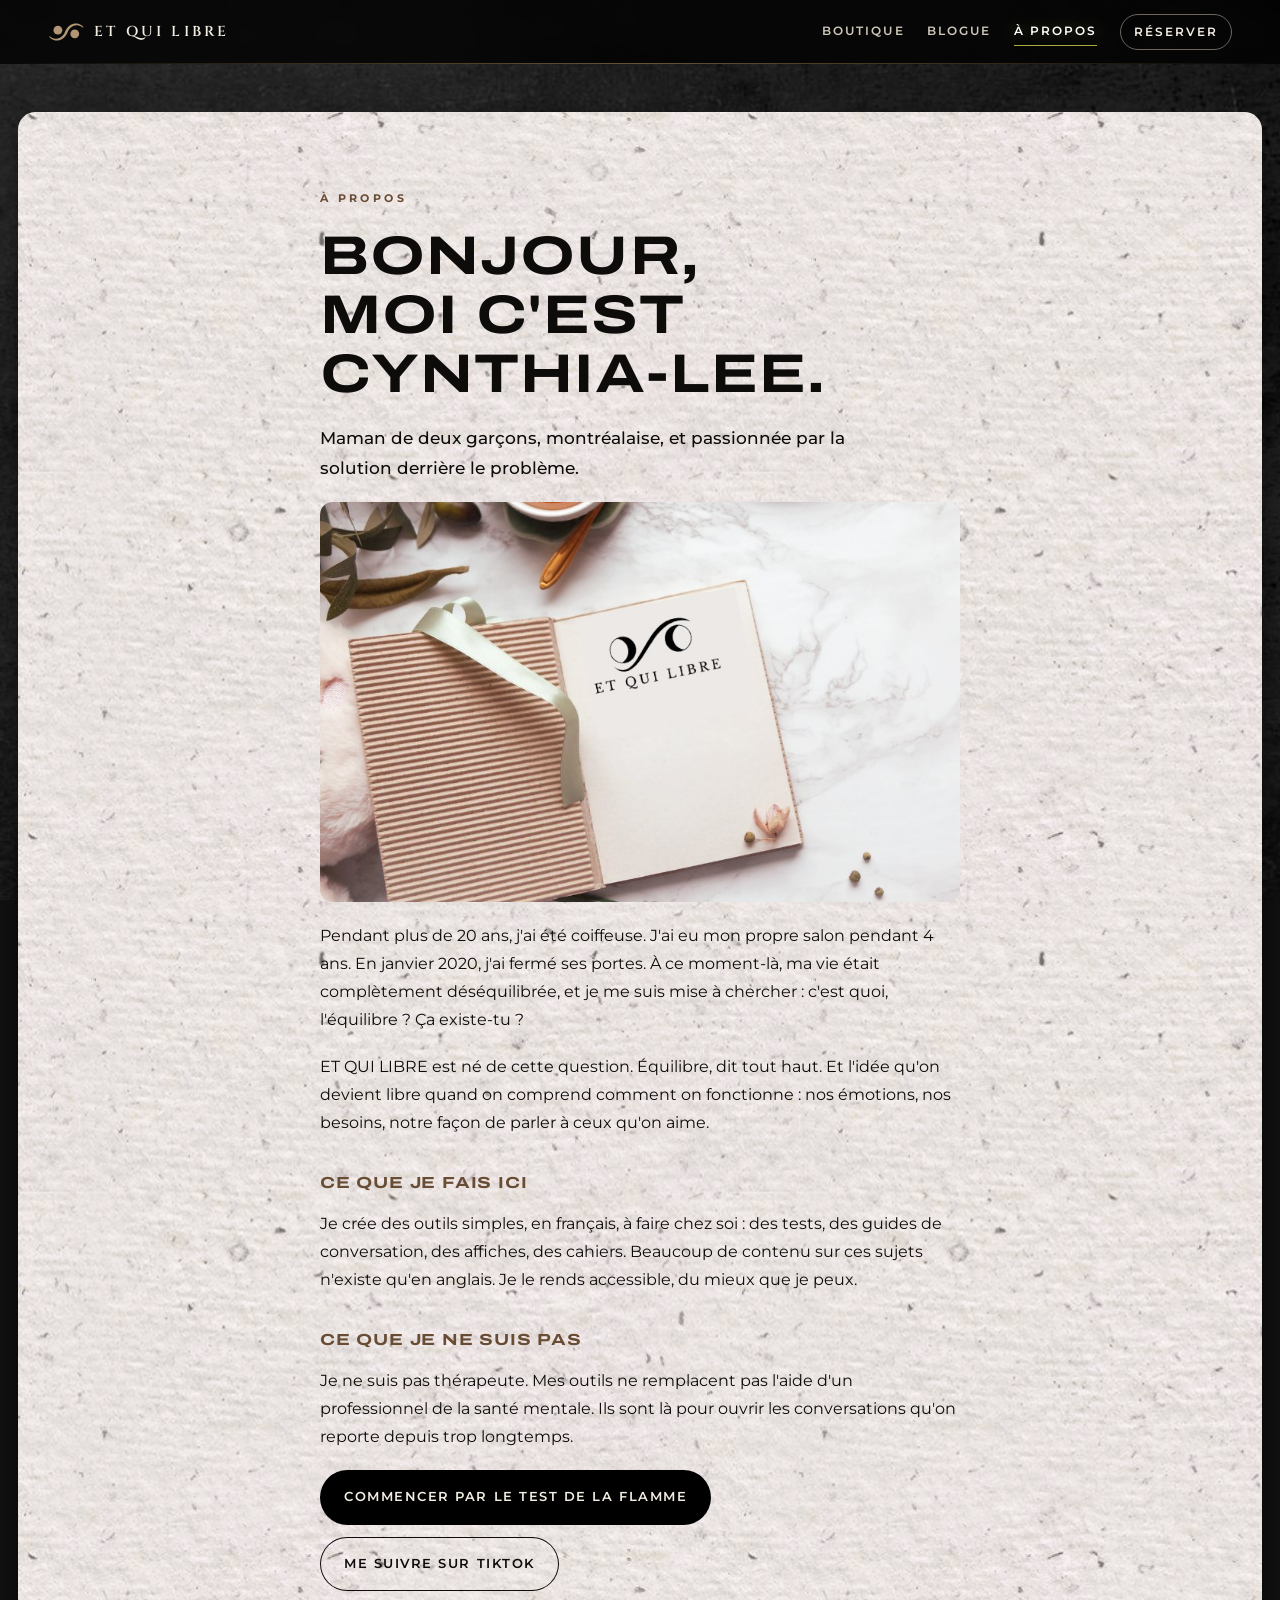
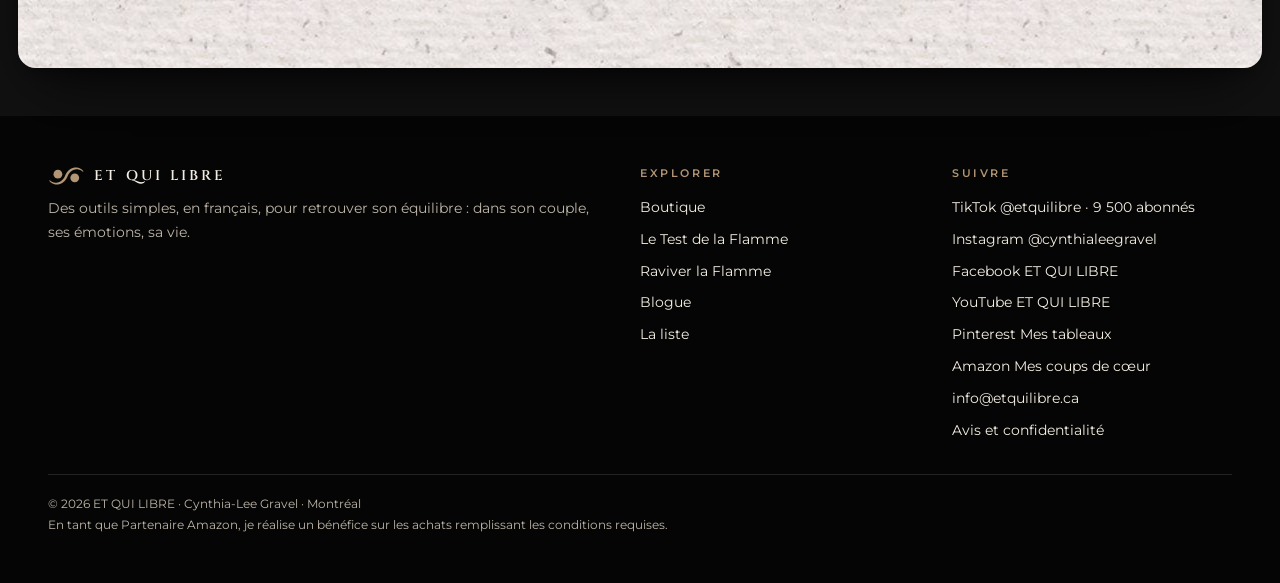
==== commit f2034605: "Réserver: bouton temporaire « Écrivez-moi pour réserver » + lien YouTube Co-Authored-By: Claude Opus" ====
--- a/a-propos/index.html
+++ b/a-propos/index.html
@@ -19,7 +19,7 @@
 </div></section></main><footer><div class="wrap">
 <div class="col"><div class="logo-pied"><svg viewBox="0 0 100 60" aria-hidden="true"><path d="M3.3 42.6 L3.8 43.4 L4.4 44.1 L5.0 44.9 L5.7 45.6 L6.4 46.2 L7.0 46.9 L7.8 47.5 L8.5 48.1 L9.3 48.6 L10.0 49.2 L10.8 49.7 L11.6 50.1 L12.5 50.6 L13.3 51.0 L14.2 51.4 L15.1 51.7 L15.9 52.0 L16.8 52.3 L17.8 52.5 L18.7 52.8 L19.6 52.9 L20.6 53.1 L21.5 53.2 L22.5 53.3 L23.4 53.3 L24.4 53.3 L25.4 53.3 L26.3 53.2 L27.3 53.1 L28.3 53.0 L29.3 52.8 L30.3 52.6 L31.2 52.4 L32.2 52.1 L33.2 51.7 L34.1 51.4 L35.1 51.0 L36.0 50.6 L37.0 50.1 L37.9 49.6 L38.8 49.0 L39.8 48.4 L40.7 47.8 L41.5 47.1 L42.4 46.4 L43.3 45.7 L44.1 44.9 L44.9 44.1 L45.7 43.2 L46.5 42.3 L47.3 41.4 L48.0 40.4 L48.8 39.4 L49.5 38.4 L50.1 37.3 L50.8 36.2 L51.4 35.0 L52.0 33.8 L52.6 32.6 L53.1 31.4 L53.6 30.2 L54.1 29.2 L54.6 28.1 L55.1 27.1 L55.7 26.2 L56.2 25.3 L56.8 24.4 L57.4 23.5 L58.0 22.7 L58.6 21.9 L59.2 21.2 L59.9 20.5 L60.5 19.8 L61.2 19.1 L61.8 18.5 L62.5 17.9 L63.2 17.3 L63.9 16.8 L64.6 16.3 L65.3 15.8 L66.0 15.3 L66.8 14.9 L67.5 14.5 L68.2 14.1 L69.0 13.8 L69.7 13.5 L70.5 13.2 L71.3 12.9 L72.0 12.7 L72.8 12.5 L73.6 12.3 L74.3 12.2 L75.1 12.0 L75.9 11.9 L76.7 11.8 L77.5 11.8 L78.3 11.8 L79.0 11.8 L79.8 11.8 L80.6 11.9 L81.4 11.9 L82.2 12.1 L82.9 12.2 L83.7 12.4 L84.5 12.5 L85.3 12.8 L86.0 13.0 L86.8 13.3 L87.5 13.6 L88.3 13.9 L89.0 14.2 L89.7 14.6 L90.5 15.0 L91.2 15.5 L91.9 15.9 L92.6 16.4 L93.3 16.9 L94.0 17.5 L94.6 18.0 L95.3 18.6 L96.7 17.4 L96.2 16.6 L95.6 15.9 L95.0 15.1 L94.3 14.4 L93.6 13.8 L93.0 13.1 L92.2 12.5 L91.5 11.9 L90.7 11.4 L90.0 10.8 L89.2 10.3 L88.4 9.9 L87.5 9.4 L86.7 9.0 L85.8 8.6 L84.9 8.3 L84.1 8.0 L83.2 7.7 L82.2 7.5 L81.3 7.2 L80.4 7.1 L79.4 6.9 L78.5 6.8 L77.5 6.7 L76.6 6.7 L75.6 6.7 L74.6 6.7 L73.7 6.8 L72.7 6.9 L71.7 7.0 L70.7 7.2 L69.7 7.4 L68.8 7.6 L67.8 7.9 L66.8 8.3 L65.9 8.6 L64.9 9.0 L64.0 9.4 L63.0 9.9 L62.1 10.4 L61.2 11.0 L60.2 11.6 L59.3 12.2 L58.5 12.9 L57.6 13.6 L56.7 14.3 L55.9 15.1 L55.1 15.9 L54.3 16.8 L53.5 17.7 L52.7 18.6 L52.0 19.6 L51.2 20.6 L50.5 21.6 L49.9 22.7 L49.2 23.8 L48.6 25.0 L48.0 26.2 L47.4 27.4 L46.9 28.6 L46.4 29.8 L45.9 30.8 L45.4 31.9 L44.9 32.9 L44.3 33.8 L43.8 34.7 L43.2 35.6 L42.6 36.5 L42.0 37.3 L41.4 38.1 L40.8 38.8 L40.1 39.5 L39.5 40.2 L38.8 40.9 L38.2 41.5 L37.5 42.1 L36.8 42.7 L36.1 43.2 L35.4 43.7 L34.7 44.2 L34.0 44.7 L33.2 45.1 L32.5 45.5 L31.8 45.9 L31.0 46.2 L30.3 46.5 L29.5 46.8 L28.7 47.1 L28.0 47.3 L27.2 47.5 L26.4 47.7 L25.7 47.8 L24.9 48.0 L24.1 48.1 L23.3 48.2 L22.5 48.2 L21.7 48.2 L21.0 48.2 L20.2 48.2 L19.4 48.1 L18.6 48.1 L17.8 47.9 L17.1 47.8 L16.3 47.6 L15.5 47.5 L14.7 47.2 L14.0 47.0 L13.2 46.7 L12.5 46.4 L11.7 46.1 L11.0 45.8 L10.3 45.4 L9.5 45.0 L8.8 44.5 L8.1 44.1 L7.4 43.6 L6.7 43.1 L6.0 42.5 L5.4 42.0 L4.7 41.4Z" fill="currentColor"/><circle cx="27" cy="25" r="12" fill="currentColor"/><circle cx="73" cy="35" r="12" fill="currentColor"/></svg><span>ET QUI LIBRE</span></div><p>Des outils simples, en français, pour retrouver son équilibre : dans son couple, ses émotions, sa vie.</p></div>
 <div class="col"><span class="titre">Explorer</span><a href="../boutique/index.html">Boutique</a><a href="../test/index.html">Le Test de la Flamme</a><a href="../kit/index.html">Raviver la Flamme</a><a href="../blogue/index.html">Blogue</a><a href="../liste/index.html">La liste</a></div>
-<div class="col"><span class="titre">Suivre</span><a href="https://www.tiktok.com/@etquilibre">TikTok @etquilibre · 9 500 abonnés</a><a href="https://www.instagram.com/cynthialeegravel/">Instagram @cynthialeegravel</a><a href="https://www.facebook.com/profile.php?id=100063501461321">Facebook ET QUI LIBRE</a><a href="https://pin.it/4rcnFLC">Pinterest Mes tableaux</a><a href="https://www.amazon.com/shop/cynthia-leegravel">Amazon Mes coups de cœur</a><a href="../contact/index.html">info@etquilibre.ca</a><a href="../contact/index.html#avis">Avis et confidentialité</a></div>
+<div class="col"><span class="titre">Suivre</span><a href="https://www.tiktok.com/@etquilibre">TikTok @etquilibre · 9 500 abonnés</a><a href="https://www.instagram.com/cynthialeegravel/">Instagram @cynthialeegravel</a><a href="https://www.facebook.com/profile.php?id=100063501461321">Facebook ET QUI LIBRE</a><a href="https://www.youtube.com/channel/UCJyCUbqBC_mSLCVzYKLMlRA">YouTube ET QUI LIBRE</a><a href="https://pin.it/4rcnFLC">Pinterest Mes tableaux</a><a href="https://www.amazon.com/shop/cynthia-leegravel">Amazon Mes coups de cœur</a><a href="../contact/index.html">info@etquilibre.ca</a><a href="../contact/index.html#avis">Avis et confidentialité</a></div>
 <p class="bas">© 2026 ET QUI LIBRE · Cynthia-Lee Gravel · Montréal<br>En tant que Partenaire Amazon, je réalise un bénéfice sur les achats remplissant les conditions requises.</p></div></footer><script>
 (function(){var d=document.documentElement;d.classList.add('js');
  var rm=false;
